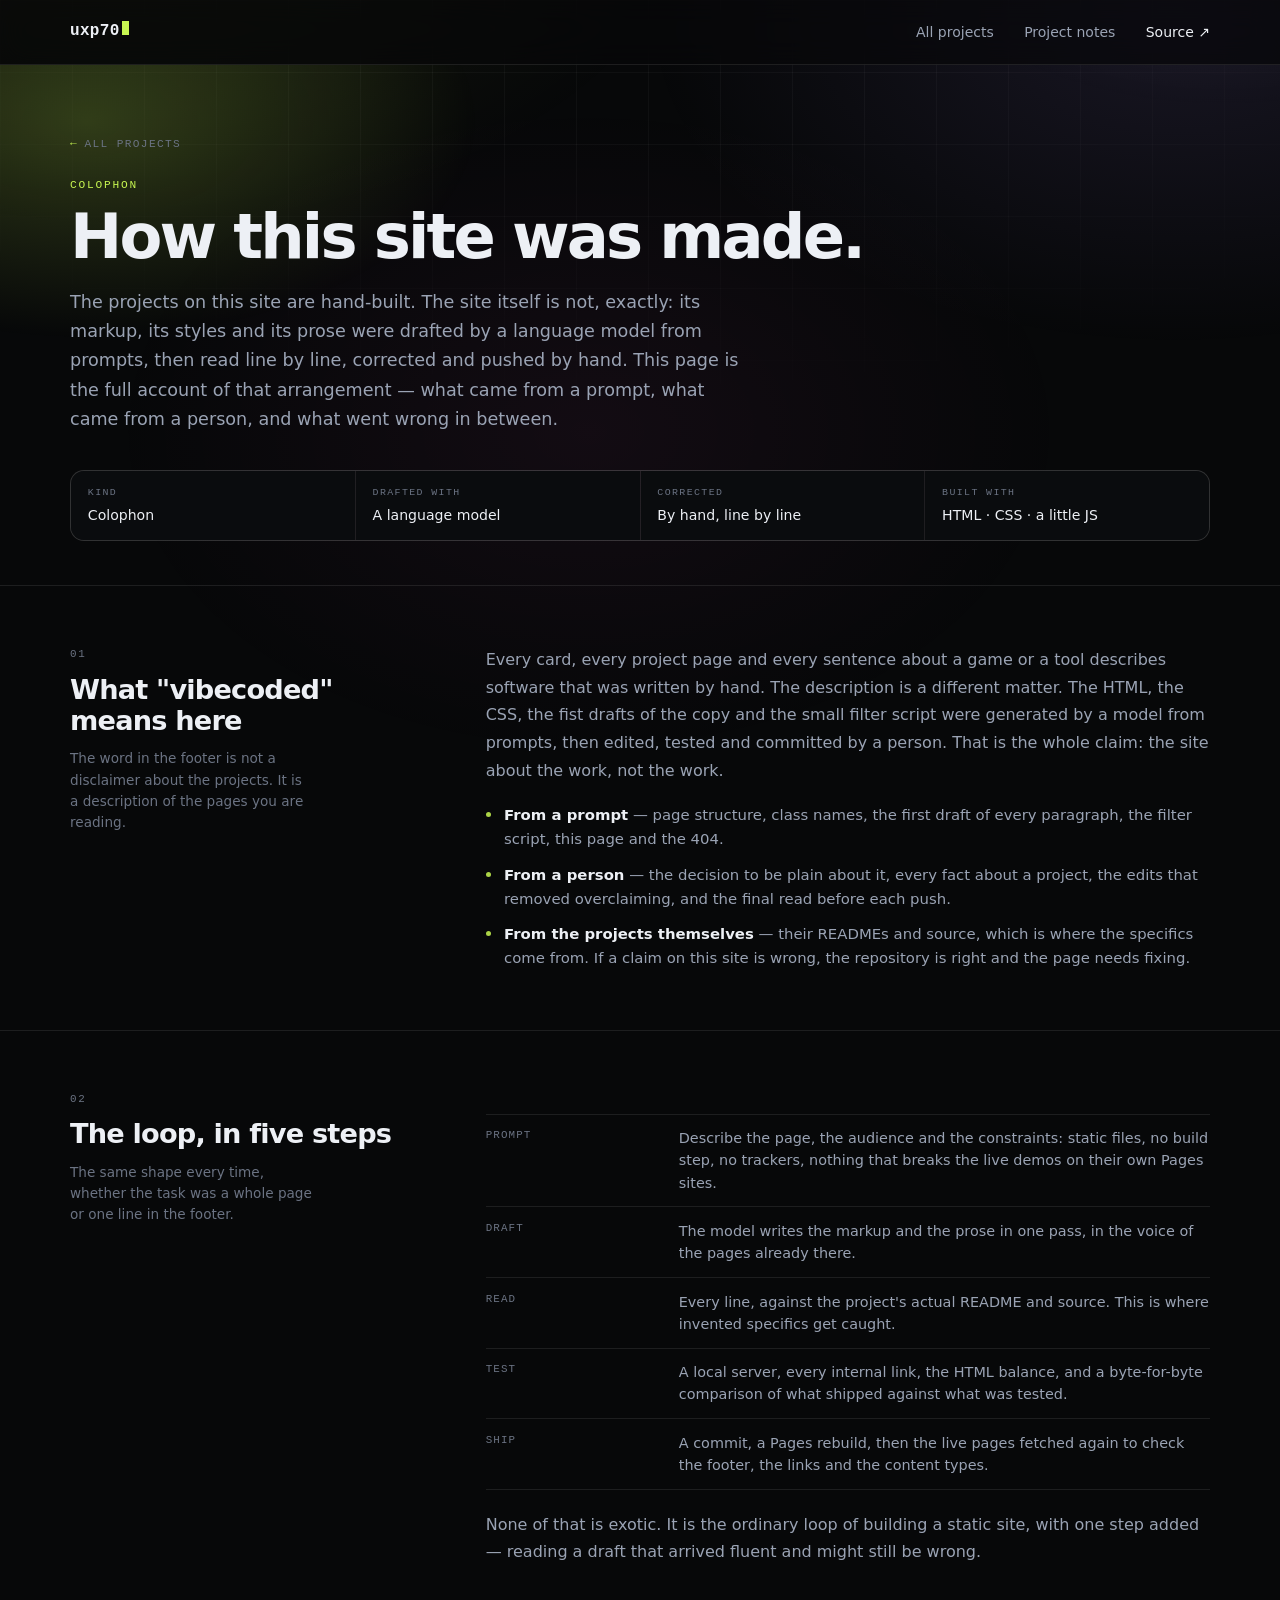
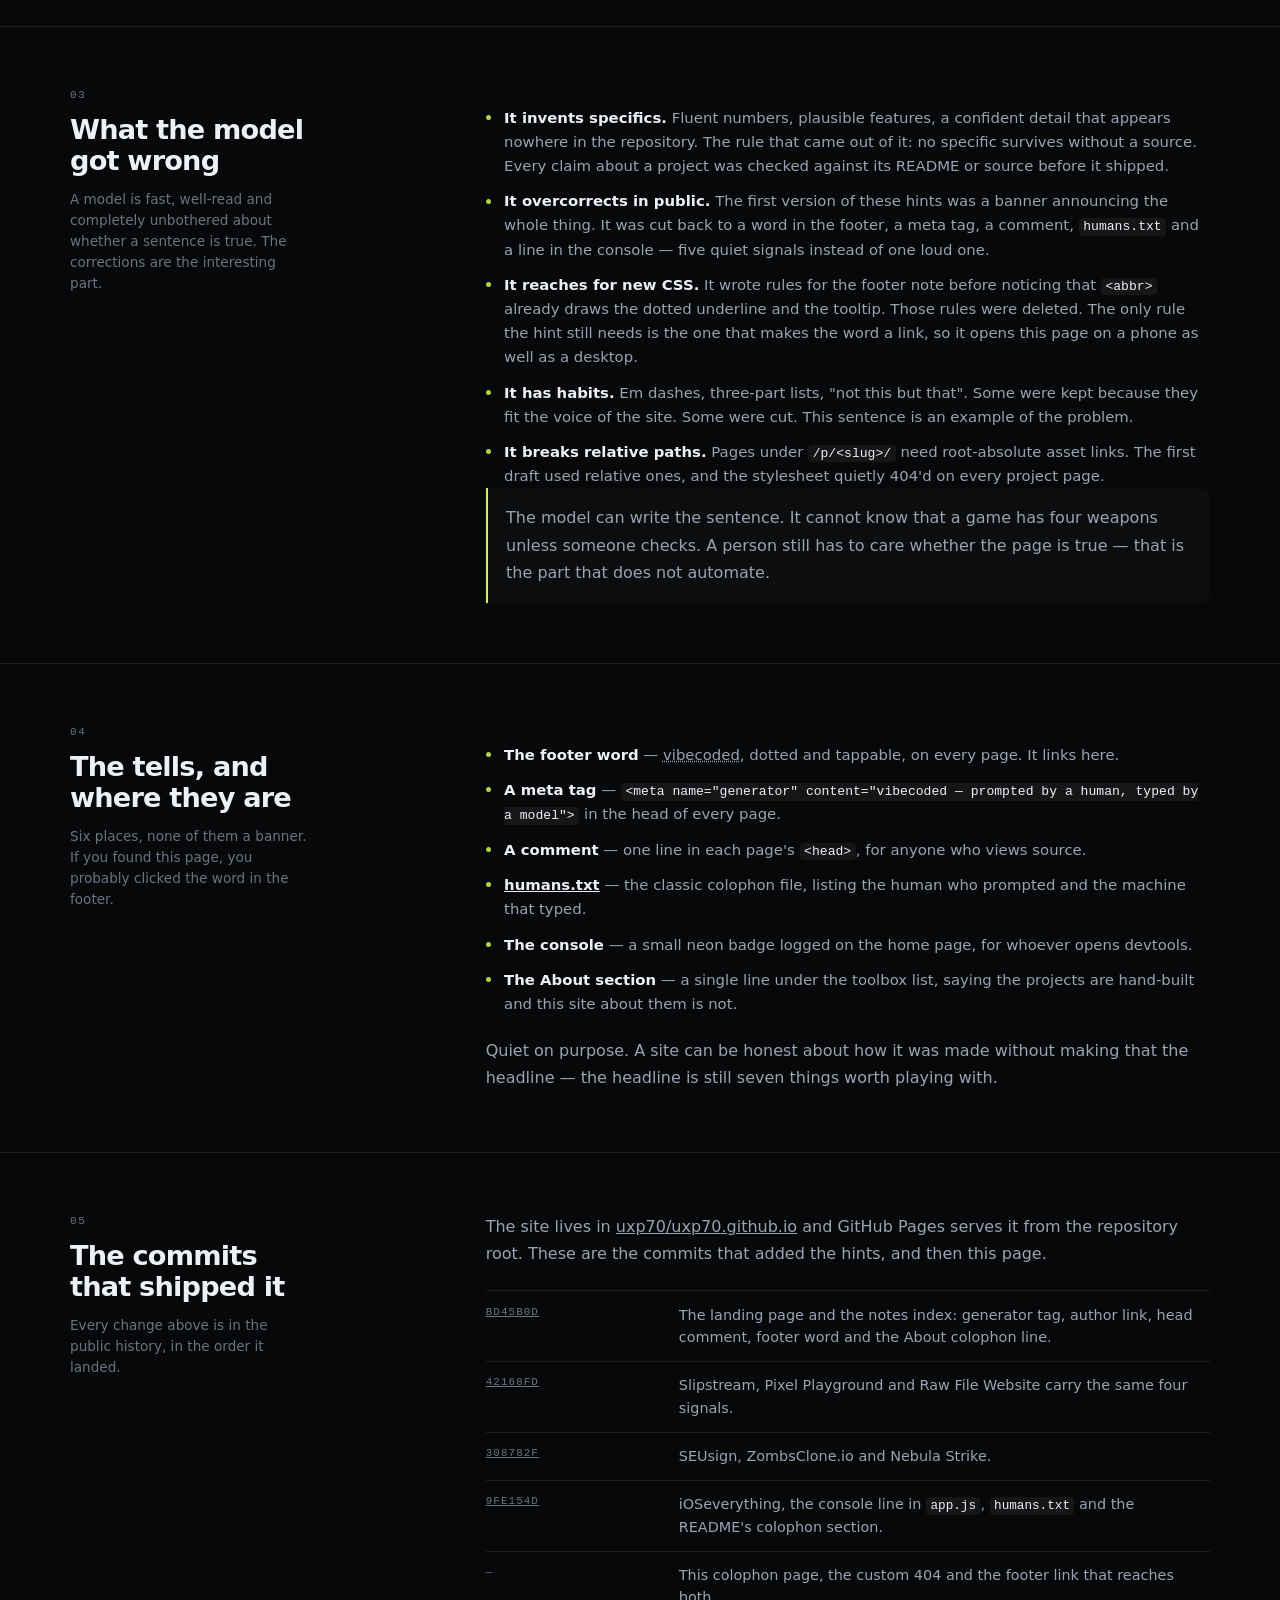
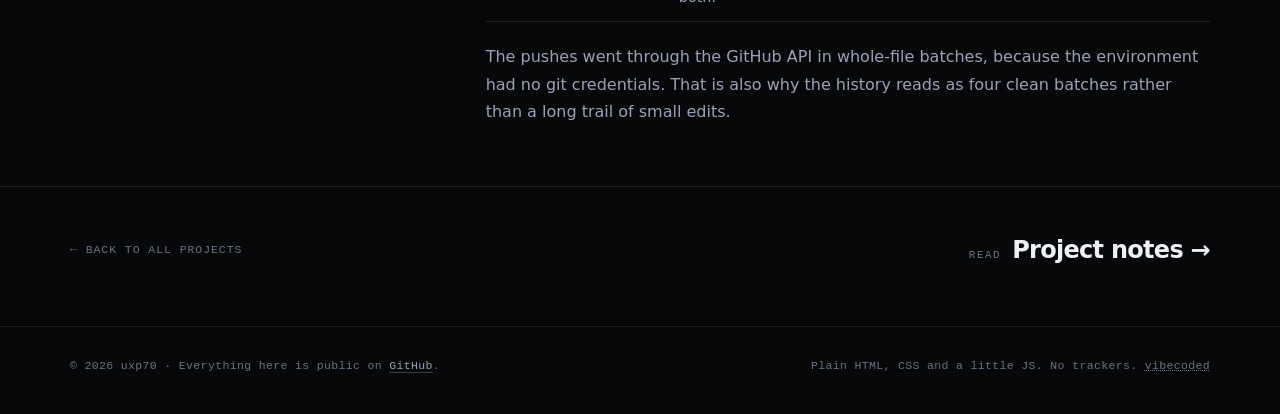
==== colophon/index.html @ 419d8587 "Add a colophon page and a custom 404 for the vibecoded note to link to" ====
<!doctype html>
<html lang="en">
<head>
<meta charset="utf-8">
<meta name="viewport" content="width=device-width, initial-scale=1">
<title>Colophon — how this site was made — uxp70</title>
<meta name="description" content="The site around the projects was drafted by a language model from prompts, then read, corrected and pushed by hand. This page is the full account: what came from prompts, what came from a person, and what went wrong in between.">
<meta name="theme-color" content="#070809">
<meta name="generator" content="vibecoded — prompted by a human, typed by a model">
<link rel="author" href="/humans.txt">
<!-- Vibecoded: the markup and prose were generated from prompts, then read and corrected by hand. -->
<meta property="og:type" content="article">
<meta property="og:title" content="Colophon — uxp70">
<meta property="og:description" content="How this site was made, from prompts to review to the commits that shipped it.">
<meta property="og:url" content="https://uxp70.github.io/colophon/">
<link rel="icon" href="/favicon.svg" type="image/svg+xml">
<link rel="stylesheet" href="/styles.css">
<link rel="stylesheet" href="/p/project.css">
</head>
<body class="proj">
<a class="skip" href="#main">Skip to the content</a>

<header class="site-head">
  <div class="wrap site-head__inner">
    <a class="logo" href="/" aria-label="uxp70, home">uxp70<span class="logo__cursor" aria-hidden="true"></span></a>
    <nav class="nav" aria-label="Main">
      <a href="/">All projects</a>
      <a href="/p/">Project notes</a>
      <a class="nav__ext" href="https://github.com/uxp70/uxp70.github.io">Source <span aria-hidden="true">↗</span></a>
    </nav>
  </div>
</header>

<main id="main">
  <section class="p-hero">
    <div class="wrap">
      <a class="p-back" href="/"><span aria-hidden="true">←</span> All projects</a>
      <p class="p-kicker">Colophon</p>
      <h1 class="p-title">How this site was made.</h1>
      <p class="p-lede">The projects on this site are hand-built. The site itself is not, exactly: its markup, its styles and its prose were drafted by a language model from prompts, then read line by line, corrected and pushed by hand. This page is the full account of that arrangement — what came from a prompt, what came from a person, and what went wrong in between.</p>
      <dl class="p-meta">
        <div><dt>Kind</dt><dd>Colophon</dd></div>
        <div><dt>Drafted with</dt><dd>A language model</dd></div>
        <div><dt>Corrected</dt><dd>By hand, line by line</dd></div>
        <div><dt>Built with</dt><dd>HTML · CSS · a little JS</dd></div>
      </dl>
    </div>
  </section>

  <section class="p-section">
    <div class="wrap p-grid">
      <div class="p-side">
        <span class="p-side__num">01</span>
        <h2>What "vibecoded" means here</h2>
        <p class="p-side__note">The word in the footer is not a disclaimer about the projects. It is a description of the pages you are reading.</p>
      </div>
      <div class="p-body">
        <p>Every card, every project page and every sentence about a game or a tool describes software that was written by hand. The description is a different matter. The HTML, the CSS, the fist drafts of the copy and the small filter script were generated by a model from prompts, then edited, tested and committed by a person. That is the whole claim: the site about the work, not the work.</p>
        <ul class="p-list">
          <li><strong>From a prompt</strong> — page structure, class names, the first draft of every paragraph, the filter script, this page and the 404.</li>
          <li><strong>From a person</strong> — the decision to be plain about it, every fact about a project, the edits that removed overclaiming, and the final read before each push.</li>
          <li><strong>From the projects themselves</strong> — their READMEs and source, which is where the specifics come from. If a claim on this site is wrong, the repository is right and the page needs fixing.</li>
        </ul>
      </div>
    </div>
  </section>

  <section class="p-section">
    <div class="wrap p-grid">
      <div class="p-side">
        <span class="p-side__num">02</span>
        <h2>The loop, in five steps</h2>
        <p class="p-side__note">The same shape every time, whether the task was a whole page or one line in the footer.</p>
      </div>
      <div class="p-body">
        <dl class="p-rows">
          <div><dt>Prompt</dt><dd>Describe the page, the audience and the constraints: static files, no build step, no trackers, nothing that breaks the live demos on their own Pages sites.</dd></div>
          <div><dt>Draft</dt><dd>The model writes the markup and the prose in one pass, in the voice of the pages already there.</dd></div>
          <div><dt>Read</dt><dd>Every line, against the project's actual README and source. This is where invented specifics get caught.</dd></div>
          <div><dt>Test</dt><dd>A local server, every internal link, the HTML balance, and a byte-for-byte comparison of what shipped against what was tested.</dd></div>
          <div><dt>Ship</dt><dd>A commit, a Pages rebuild, then the live pages fetched again to check the footer, the links and the content types.</dd></div>
        </dl>
        <p style="margin-top:1.3rem">None of that is exotic. It is the ordinary loop of building a static site, with one step added — reading a draft that arrived fluent and might still be wrong.</p>
      </div>
    </div>
  </section>

  <section class="p-section">
    <div class="wrap p-grid">
      <div class="p-side">
        <span class="p-side__num">03</span>
        <h2>What the model got wrong</h2>
        <p class="p-side__note">A model is fast, well-read and completely unbothered about whether a sentence is true. The corrections are the interesting part.</p>
      </div>
      <div class="p-body">
        <ul class="p-list">
          <li><strong>It invents specifics.</strong> Fluent numbers, plausible features, a confident detail that appears nowhere in the repository. The rule that came out of it: no specific survives without a source. Every claim about a project was checked against its README or source before it shipped.</li>
          <li><strong>It overcorrects in public.</strong> The first version of these hints was a banner announcing the whole thing. It was cut back to a word in the footer, a meta tag, a comment, <code>humans.txt</code> and a line in the console — five quiet signals instead of one loud one.</li>
          <li><strong>It reaches for new CSS.</strong> It wrote rules for the footer note before noticing that <code>&lt;abbr&gt;</code> already draws the dotted underline and the tooltip. Those rules were deleted. The only rule the hint still needs is the one that makes the word a link, so it opens this page on a phone as well as a desktop.</li>
          <li><strong>It has habits.</strong> Em dashes, three-part lists, "not this but that". Some were kept because they fit the voice of the site. Some were cut. This sentence is an example of the problem.</li>
          <li><strong>It breaks relative paths.</strong> Pages under <code>/p/&lt;slug&gt;/</code> need root-absolute asset links. The first draft used relative ones, and the stylesheet quietly 404'd on every project page.</li>
        </ul>
        <p class="p-callout">The model can write the sentence. It cannot know that a game has four weapons unless someone checks. A person still has to care whether the page is true — that is the part that does not automate.</p>
      </div>
    </div>
  </section>

  <section class="p-section">
    <div class="wrap p-grid">
      <div class="p-side">
        <span class="p-side__num">04</span>
        <h2>The tells, and where they are</h2>
        <p class="p-side__note">Six places, none of them a banner. If you found this page, you probably clicked the word in the footer.</p>
      </div>
      <div class="p-body">
        <ul class="p-list">
          <li><strong>The footer word</strong> — <abbr title="Drafted by a language model from prompts, then read and corrected by hand.">vibecoded</abbr>, dotted and tappable, on every page. It links here.</li>
          <li><strong>A meta tag</strong> — <code>&lt;meta name="generator" content="vibecoded — prompted by a human, typed by a model"&gt;</code> in the head of every page.</li>
          <li><strong>A comment</strong> — one line in each page's <code>&lt;head&gt;</code>, for anyone who views source.</li>
          <li><strong><a href="/humans.txt">humans.txt</a></strong> — the classic colophon file, listing the human who prompted and the machine that typed.</li>
          <li><strong>The console</strong> — a small neon badge logged on the home page, for whoever opens devtools.</li>
          <li><strong>The About section</strong> — a single line under the toolbox list, saying the projects are hand-built and this site about them is not.</li>
        </ul>
        <p style="margin-top:1.3rem">Quiet on purpose. A site can be honest about how it was made without making that the headline — the headline is still seven things worth playing with.</p>
      </div>
    </div>
  </section>

  <section class="p-section">
    <div class="wrap p-grid">
      <div class="p-side">
        <span class="p-side__num">05</span>
        <h2>The commits that shipped it</h2>
        <p class="p-side__note">Every change above is in the public history, in the order it landed.</p>
      </div>
      <div class="p-body">
        <p>The site lives in <a href="https://github.com/uxp70/uxp70.github.io">uxp70/uxp70.github.io</a> and GitHub Pages serves it from the repository root. These are the commits that added the hints, and then this page.</p>
        <dl class="p-rows">
          <div><dt><a href="https://github.com/uxp70/uxp70.github.io/commit/bd45b0db4b3a1427214f5c745e9f3a554f79a748">bd45b0d</a></dt><dd>The landing page and the notes index: generator tag, author link, head comment, footer word and the About colophon line.</dd></div>
          <div><dt><a href="https://github.com/uxp70/uxp70.github.io/commit/42168fd21631c03cd8979ee8579a9cfa1811feef">42168fd</a></dt><dd>Slipstream, Pixel Playground and Raw File Website carry the same four signals.</dd></div>
          <div><dt><a href="https://github.com/uxp70/uxp70.github.io/commit/308782fda2225e7193396d9f2a3938aebd13f35e">308782f</a></dt><dd>SEUsign, ZombsClone.io and Nebula Strike.</dd></div>
          <div><dt><a href="https://github.com/uxp70/uxp70.github.io/commit/9fe154de5a9ee52c04f1eab711e4e43046ad3b19">9fe154d</a></dt><dd>iOSeverything, the console line in <code>app.js</code>, <code>humans.txt</code> and the README's colophon section.</dd></div>
          <div><dt>—</dt><dd>This colophon page, the custom 404 and the footer link that reaches both.</dd></div>
        </dl>
        <p style="margin-top:1.3rem">The pushes went through the GitHub API in whole-file batches, because the environment had no git credentials. That is also why the history reads as four clean batches rather than a long trail of small edits.</p>
      </div>
    </div>
  </section>

  <nav class="p-next wrap" aria-label="Page navigation">
    <a class="p-next__back" href="/">&larr; Back to all projects</a>
    <a class="p-next__link" href="/p/"><span>Read</span> Project notes →</a>
  </nav>
</main>

<footer class="site-foot">
  <div class="wrap site-foot__inner">
    <p>© <span id="year">2026</span> uxp70 · Everything here is public on <a href="https://github.com/uxp70">GitHub</a>.</p>
    <p class="site-foot__meta">Plain HTML, CSS and a little JS. No trackers. <abbr title="Drafted by a language model from prompts, then read and corrected by hand.">vibecoded</abbr></p>
  </div>
</footer>
<script>document.getElementById("year").textContent = String(new Date().getFullYear());</script>
</body>
</html>
---- styles.css ----
/* ==========================================================================
   uxp70.github.io
   ========================================================================== */

:root {
  --bg: #070809;
  --ink: #edf0f5;
  --muted: #9aa3b4;
  --dim: #6b7383;
  --line: rgba(255, 255, 255, 0.09);
  --line-strong: rgba(255, 255, 255, 0.17);
  --acid: #c8f751;
  --radius: 18px;
  --sans: "Inter", system-ui, -apple-system, "Segoe UI", Roboto, Helvetica, Arial, sans-serif;
  --mono: ui-monospace, SFMono-Regular, "SF Mono", Menlo, Consolas, "Liberation Mono", monospace;
}

*,
*::before,
*::after { box-sizing: border-box; }

html {
  scroll-behavior: smooth;
  scroll-padding-top: 5.5rem;
  -webkit-text-size-adjust: 100%;
}

body {
  margin: 0;
  background: var(--bg);
  color: var(--ink);
  font-family: var(--sans);
  font-size: 16px;
  line-height: 1.62;
  -webkit-font-smoothing: antialiased;
  overflow-x: hidden;
}

/* Faint blueprint grid + colour wash behind everything */
body::before {
  content: "";
  position: fixed;
  inset: 0;
  z-index: 0;
  pointer-events: none;
  background-image:
    linear-gradient(to right, rgba(255, 255, 255, 0.035) 1px, transparent 1px),
    linear-gradient(to bottom, rgba(255, 255, 255, 0.035) 1px, transparent 1px);
  background-size: 72px 72px;
  -webkit-mask-image: radial-gradient(ellipse 95% 62% at 50% 0%, #000 25%, transparent 78%);
  mask-image: radial-gradient(ellipse 95% 62% at 50% 0%, #000 25%, transparent 78%);
}

body::after {
  content: "";
  position: fixed;
  inset: 0;
  z-index: 0;
  pointer-events: none;
  background:
    radial-gradient(58rem 34rem at 10% -12%, rgba(200, 247, 81, 0.09), transparent 62%),
    radial-gradient(52rem 32rem at 92% 2%, rgba(167, 139, 250, 0.11), transparent 64%),
    radial-gradient(44rem 30rem at 46% 48%, rgba(255, 92, 214, 0.05), transparent 68%);
}

a { color: inherit; }

:focus-visible {
  outline: 2px solid var(--acid);
  outline-offset: 3px;
  border-radius: 6px;
}

.skip {
  position: absolute;
  left: 1rem;
  top: -4rem;
  z-index: 50;
  padding: 0.6rem 1rem;
  border-radius: 8px;
  background: var(--acid);
  color: #0a0c08;
  font-weight: 600;
  text-decoration: none;
  transition: top 0.2s ease;
}
.skip:focus { top: 1rem; }

.wrap {
  position: relative;
  z-index: 1;
  width: min(1140px, 100% - 3rem);
  margin-inline: auto;
}

code {
  font-family: var(--mono);
  font-size: 0.88em;
  color: var(--ink);
  background: rgba(255, 255, 255, 0.06);
  padding: 0.1em 0.35em;
  border-radius: 4px;
}

/* --------------------------------------------------------------- header -- */

.site-head {
  position: sticky;
  top: 0;
  z-index: 20;
  background: rgba(7, 8, 9, 0.72);
  border-bottom: 1px solid var(--line);
  -webkit-backdrop-filter: blur(14px) saturate(140%);
  backdrop-filter: blur(14px) saturate(140%);
}

.site-head__inner {
  display: flex;
  align-items: center;
  justify-content: space-between;
  gap: 1rem;
  height: 64px;
}

.logo {
  display: inline-flex;
  align-items: baseline;
  gap: 2px;
  font-family: var(--mono);
  font-size: 1rem;
  font-weight: 600;
  letter-spacing: 0.02em;
  text-decoration: none;
}

.logo__cursor {
  width: 7px;
  height: 14px;
  background: var(--acid);
  animation: blink 1.4s steps(1) infinite;
}

@keyframes blink {
  0%, 55% { opacity: 1; }
  56%, 100% { opacity: 0.15; }
}

.nav {
  display: flex;
  align-items: center;
  gap: clamp(0.85rem, 2.6vw, 1.9rem);
  font-size: 0.875rem;
}

.nav a {
  color: var(--muted);
  text-decoration: none;
  transition: color 0.2s ease;
}
.nav a:hover { color: var(--ink); }

.nav__ext { color: var(--ink) !important; }

/* ----------------------------------------------------------------- hero -- */

.hero {
  position: relative;
  z-index: 1;
  padding: clamp(4rem, 10vw, 7.5rem) 0 clamp(3rem, 6vw, 4.5rem);
}

.eyebrow {
  display: flex;
  align-items: center;
  gap: 0.6rem;
  margin: 0 0 1.5rem;
  font-family: var(--mono);
  font-size: 0.7rem;
  letter-spacing: 0.17em;
  text-transform: uppercase;
  color: var(--dim);
}

.eyebrow__dot {
  width: 6px;
  height: 6px;
  border-radius: 50%;
  background: var(--acid);
  box-shadow: 0 0 0 4px rgba(200, 247, 81, 0.12);
}

h1 {
  margin: 0;
  max-width: 20ch;
  font-size: clamp(2.7rem, 7.2vw, 5rem);
  font-weight: 620;
  line-height: 0.98;
  letter-spacing: -0.045em;
  text-wrap: balance;
}

.lede {
  max-width: 58ch;
  margin: 1.6rem 0 0;
  font-size: clamp(1rem, 1.5vw, 1.13rem);
  line-height: 1.65;
  color: var(--muted);
}

.hero__actions {
  display: flex;
  flex-wrap: wrap;
  gap: 0.65rem;
  margin-top: 2rem;
}

.btn {
  display: inline-flex;
  align-items: center;
  gap: 0.4rem;
  padding: 0.62rem 1.05rem;
  border: 1px solid var(--line-strong);
  border-radius: 999px;
  background: rgba(255, 255, 255, 0.025);
  color: var(--ink);
  font-size: 0.86rem;
  font-weight: 500;
  line-height: 1.2;
  text-decoration: none;
  white-space: nowrap;
  transition: background 0.2s ease, border-color 0.2s ease, transform 0.2s ease, box-shadow 0.2s ease;
}

.btn:hover {
  background: rgba(255, 255, 255, 0.07);
  border-color: rgba(255, 255, 255, 0.34);
  transform: translateY(-1px);
}

.btn--primary {
  background: var(--acid);
  border-color: var(--acid);
  color: #0a0c08;
  font-weight: 650;
}

.btn--primary:hover {
  background: #d8ff77;
  border-color: #d8ff77;
  box-shadow: 0 10px 34px -12px rgba(200, 247, 81, 0.65);
}

.stats {
  display: flex;
  flex-wrap: wrap;
  gap: 0 clamp(1.75rem, 5vw, 3.5rem);
  margin: clamp(2.75rem, 5vw, 4rem) 0 0;
  padding: 1.35rem 0 0;
  border-top: 1px solid var(--line);
  list-style: none;
}

.stats li {
  display: flex;
  align-items: baseline;
  gap: 0.55rem;
}

.stats strong {
  font-family: var(--mono);
  font-size: 1.5rem;
  font-weight: 500;
  letter-spacing: -0.03em;
  color: var(--ink);
}

.stats span {
  font-size: 0.82rem;
  color: var(--dim);
}

/* ------------------------------------------------------------- sections -- */

.section {
  position: relative;
  z-index: 1;
  padding: clamp(3.5rem, 7vw, 5.5rem) 0;
  border-top: 1px solid var(--line);
}

.section-head {
  display: flex;
  flex-wrap: wrap;
  align-items: flex-end;
  justify-content: space-between;
  gap: 1rem 2rem;
  margin-bottom: 2.25rem;
}

.section-head .eyebrow { margin-bottom: 0.85rem; }

h2 {
  margin: 0;
  font-size: clamp(1.6rem, 3.4vw, 2.35rem);
  font-weight: 600;
  line-height: 1.1;
  letter-spacing: -0.035em;
  text-wrap: balance;
}

.section-head__note {
  max-width: 30ch;
  margin: 0 0 0.35rem;
  font-size: 0.9rem;
  color: var(--dim);
}

/* -------------------------------------------------------------- filters -- */

.filters {
  display: flex;
  flex-wrap: wrap;
  align-items: center;
  gap: 0.45rem;
  margin-bottom: 1.35rem;
}

.filter {
  display: inline-flex;
  align-items: center;
  gap: 0.45rem;
  padding: 0.42rem 0.85rem;
  border: 1px solid var(--line);
  border-radius: 999px;
  background: transparent;
  color: var(--muted);
  font-family: var(--mono);
  font-size: 0.72rem;
  letter-spacing: 0.06em;
  text-transform: uppercase;
  cursor: pointer;
  transition: color 0.2s ease, border-color 0.2s ease, background 0.2s ease;
}

.filter span {
  color: var(--dim);
  font-size: 0.68rem;
}

.filter:hover {
  color: var(--ink);
  border-color: var(--line-strong);
}

.filter[aria-pressed="true"] {
  color: #0a0c08;
  background: var(--acid);
  border-color: var(--acid);
  font-weight: 600;
}

.filter[aria-pressed="true"] span { color: rgba(10, 12, 8, 0.55); }

.filter-status {
  flex: 1 0 auto;
  margin: 0;
  text-align: right;
  font-family: var(--mono);
  font-size: 0.7rem;
  letter-spacing: 0.04em;
  color: var(--dim);
}

[hidden] { display: none !important; }

/* ------------------------------------------------------- featured card -- */

.feature {
  --accent: #ff5cd6;
  position: relative;
  overflow: hidden;
  margin-bottom: 1.1rem;
  padding: clamp(1.5rem, 3.4vw, 2.4rem);
  border: 1px solid var(--line);
  border-radius: calc(var(--radius) + 4px);
  background:
    radial-gradient(120% 140% at 100% 0%, rgba(255, 92, 214, 0.09), transparent 58%),
    linear-gradient(180deg, rgba(255, 255, 255, 0.045), rgba(255, 255, 255, 0.01));
  transition: border-color 0.3s ease, box-shadow 0.3s ease;
}

.feature::before {
  content: "";
  position: absolute;
  inset: 0 auto 0 0;
  width: 2px;
  background: linear-gradient(180deg, var(--accent), rgba(255, 92, 214, 0.05));
}

.feature:hover {
  border-color: rgba(255, 92, 214, 0.32);
  box-shadow: 0 30px 80px -60px rgba(255, 92, 214, 0.9);
}

.feature__head {
  display: flex;
  align-items: center;
  justify-content: space-between;
  gap: 1rem;
  margin-bottom: 1.2rem;
}

.num {
  font-family: var(--mono);
  font-size: 0.72rem;
  letter-spacing: 0.16em;
  color: var(--dim);
}

.pills {
  display: flex;
  flex-wrap: wrap;
  gap: 0.35rem;
}

.pill {
  display: inline-flex;
  align-items: center;
  gap: 0.4rem;
  padding: 0.22rem 0.6rem;
  border: 1px solid var(--line);
  border-radius: 999px;
  font-family: var(--mono);
  font-size: 0.65rem;
  letter-spacing: 0.09em;
  text-transform: uppercase;
  color: var(--muted);
  background: rgba(255, 255, 255, 0.02);
}

.pill--live { color: #d6f8a8; border-color: rgba(200, 247, 81, 0.28); }
.pill--soon { color: var(--dim); }

.pill__dot {
  width: 5px;
  height: 5px;
  border-radius: 50%;
  background: var(--acid);
  box-shadow: 0 0 8px rgba(200, 247, 81, 0.9);
}

.feature__body {
  display: grid;
  grid-template-columns: 1.02fr 1fr;
  gap: clamp(1.5rem, 4vw, 3.5rem);
  align-items: start;
}

.feature__name {
  margin: 0;
  font-size: clamp(1.7rem, 3.4vw, 2.3rem);
  font-weight: 600;
  line-height: 1.05;
  letter-spacing: -0.04em;
}

.feature__name a {
  text-decoration: none;
  background-image: linear-gradient(var(--accent), var(--accent));
  background-repeat: no-repeat;
  background-position: 0 100%;
  background-size: 0% 2px;
  transition: background-size 0.35s ease;
}

.feature__name a:hover { background-size: 100% 2px; }

.feature__tagline {
  max-width: 46ch;
  margin: 1rem 0 1.4rem;
  font-size: 0.98rem;
  color: var(--muted);
}

/* -------------------------------------------------------------- cards --- */

.grid {
  display: grid;
  grid-template-columns: repeat(2, minmax(0, 1fr));
  gap: 1.1rem;
}

.card {
  --accent: #c8f751;
  position: relative;
  display: flex;
  flex-direction: column;
  gap: 0.95rem;
  padding: clamp(1.35rem, 2.6vw, 1.75rem);
  border: 1px solid var(--line);
  border-radius: var(--radius);
  background: linear-gradient(180deg, rgba(255, 255, 255, 0.035), rgba(255, 255, 255, 0.012));
  transition: border-color 0.25s ease, transform 0.25s ease, box-shadow 0.25s ease, background 0.25s ease;
}

.card::after {
  content: "";
  position: absolute;
  top: -1px;
  left: 1.6rem;
  right: 1.6rem;
  height: 1px;
  background: linear-gradient(90deg, var(--accent), transparent 75%);
  opacity: 0;
  transition: opacity 0.25s ease;
}

.card:hover {
  transform: translateY(-3px);
  border-color: color-mix(in srgb, var(--accent) 34%, var(--line));
  box-shadow: 0 24px 60px -46px #000, 0 0 0 1px color-mix(in srgb, var(--accent) 10%, transparent);
}

.card:hover::after { opacity: 0.9; }

.card--pixel { --accent: #ffb347; }
.card--raw { --accent: #4fd6c2; }
.card--seu { --accent: #6aa8ff; }
.card--zombs { --accent: #8bdc4f; }
.card--nebula { --accent: #a78bfa; }
.card--ios { --accent: #b8c0d0; }

.card__head {
  display: flex;
  align-items: center;
  justify-content: space-between;
  gap: 1rem;
}

.card__name {
  margin: 0;
  font-size: 1.35rem;
  font-weight: 600;
  line-height: 1.15;
  letter-spacing: -0.03em;
}

.card__name a { text-decoration: none; }
.card__name a:hover { color: var(--accent); }

.card__tagline {
  margin: 0;
  font-size: 0.94rem;
  color: var(--ink);
  opacity: 0.88;
  text-wrap: pretty;
}

/* bullet explanations */
.points {
  display: grid;
  gap: 0.62rem;
  margin: 0;
  padding: 0;
  list-style: none;
  font-size: 0.89rem;
  line-height: 1.58;
  color: var(--muted);
}

.points li {
  position: relative;
  padding-left: 1.05rem;
  text-wrap: pretty;
}

.points li::before {
  content: "";
  position: absolute;
  left: 0;
  top: 0.6em;
  width: 4px;
  height: 4px;
  border-radius: 50%;
  background: var(--accent);
  opacity: 0.85;
}

.points strong { color: var(--ink); font-weight: 600; }

.feature .points { font-size: 0.905rem; }

.card__foot {
  display: flex;
  flex-direction: column;
  gap: 0.95rem;
  margin-top: auto;
  padding-top: 0.35rem;
}

.chips {
  display: flex;
  flex-wrap: wrap;
  gap: 0.3rem;
  margin: 0;
  padding: 0;
  list-style: none;
}

.chips li {
  padding: 0.2rem 0.5rem;
  border: 1px solid var(--line);
  border-radius: 5px;
  font-family: var(--mono);
  font-size: 0.65rem;
  letter-spacing: 0.03em;
  color: var(--dim);
  background: rgba(255, 255, 255, 0.02);
}

.actions {
  display: flex;
  flex-wrap: wrap;
  gap: 0.5rem;
}

.feature .chips { margin-bottom: 1.4rem; }

/* ---------------------------------------------------------------- about -- */

.section--about { padding-bottom: clamp(4rem, 8vw, 6.5rem); }

.about {
  display: grid;
  grid-template-columns: 0.92fr 1.08fr;
  gap: clamp(2rem, 5vw, 4.5rem);
  align-items: start;
}

.about__head { position: sticky; top: 6.5rem; }
.about__head .eyebrow { margin-bottom: 1rem; }

.about__note {
  max-width: 38ch;
  margin: 1.5rem 0 0;
  font-size: 0.92rem;
  color: var(--dim);
}

.about__body > p {
  margin: 0 0 1.1rem;
  font-size: 1rem;
  line-height: 1.72;
  color: var(--muted);
}

.principles {
  display: grid;
  gap: 0;
  margin: 2rem 0 0;
}

.principles > div {
  padding: 1.1rem 0;
  border-top: 1px solid var(--line);
}

.principles > div:last-child { border-bottom: 1px solid var(--line); }

.principles dt {
  margin-bottom: 0.3rem;
  font-family: var(--mono);
  font-size: 0.72rem;
  letter-spacing: 0.13em;
  text-transform: uppercase;
  color: var(--acid);
}

.principles dd {
  margin: 0;
  font-size: 0.92rem;
  color: var(--muted);
}

.toolbox {
  margin: 2rem 0 0 !important;
  font-family: var(--mono);
  font-size: 0.72rem !important;
  line-height: 1.9 !important;
  letter-spacing: 0.03em;
  color: var(--dim) !important;
}

.toolbox span {
  display: block;
  margin-bottom: 0.35rem;
  text-transform: uppercase;
  letter-spacing: 0.13em;
  color: var(--ink);
  opacity: 0.7;
}

/* --------------------------------------------------------------- footer -- */

.site-foot {
  position: relative;
  z-index: 1;
  border-top: 1px solid var(--line);
  padding: 1.9rem 0 2.4rem;
}

.site-foot__inner {
  display: flex;
  flex-wrap: wrap;
  align-items: center;
  justify-content: space-between;
  gap: 0.5rem 1.5rem;
  font-family: var(--mono);
  font-size: 0.72rem;
  letter-spacing: 0.03em;
  color: var(--dim);
}

.site-foot p { margin: 0; }

.site-foot a {
  color: var(--muted);
  text-decoration-color: rgba(255, 255, 255, 0.22);
  text-underline-offset: 3px;
}
.site-foot a:hover { color: var(--ink); }

/* -------------------------------------------------------------- motion --- */

.hero > .wrap > * {
  animation: rise 0.7s cubic-bezier(0.2, 0.7, 0.3, 1) both;
}
.hero .eyebrow { animation-delay: 0.02s; }
.hero h1 { animation-delay: 0.08s; }
.hero .lede { animation-delay: 0.16s; }
.hero .hero__actions { animation-delay: 0.24s; }
.hero .stats { animation-delay: 0.32s; }

@keyframes rise {
  from { opacity: 0; transform: translateY(16px); }
  to { opacity: 1; transform: none; }
}

@media (prefers-reduced-motion: reduce) {
  html { scroll-behavior: auto; }
  *,
  *::before,
  *::after {
    animation-duration: 0.001ms !important;
    animation-iteration-count: 1 !important;
    transition-duration: 0.001ms !important;
  }
}

/* --------------------------------------------------------------- narrow -- */

@media (max-width: 900px) {
  .feature__body { grid-template-columns: 1fr; }
  .about { grid-template-columns: 1fr; }
  .about__head { position: static; }
  .about__note { margin-top: 1rem; }
}

@media (max-width: 760px) {
  .grid { grid-template-columns: 1fr; }
  h1 { font-size: clamp(2.35rem, 11vw, 3.4rem); }
  .filter-status {
    flex-basis: 100%;
    text-align: left;
    padding-top: 0.35rem;
  }
  .stats { gap: 0.75rem 1.75rem; }
  .stats li { flex: 1 1 40%; }
}

@media (max-width: 520px) {
  .wrap { width: min(1140px, 100% - 2rem); }
  .nav { gap: 0.9rem; font-size: 0.8rem; }
  .nav a:first-child { display: none; }
  .site-head__inner { height: 58px; }
  .section-head { margin-bottom: 1.6rem; }
  .actions .btn { flex: 1 1 auto; justify-content: center; }
  .site-foot__inner { flex-direction: column; align-items: flex-start; }
}
---- p/project.css ----
/* ==========================================================================
   Project subpages — uxp70.github.io/p/<project>/
   Layers on top of /styles.css: same header, footer, buttons and type scale.
   ========================================================================== */

.proj { --accent: var(--acid); }

.proj--slipstream { --accent: #ff5cd6; }
.proj--pixel { --accent: #ffb347; }
.proj--raw { --accent: #4fd6c2; }
.proj--seu { --accent: #6aa8ff; }
.proj--zombs { --accent: #8bdc4f; }
.proj--nebula { --accent: #a78bfa; }
.proj--ios { --accent: #b8c0d0; }

/* ----------------------------------------------------------------- hero -- */

.p-hero {
  position: relative;
  z-index: 1;
  overflow: hidden;
  padding: clamp(2.5rem, 5.5vw, 4rem) 0 clamp(1.75rem, 3.5vw, 2.75rem);
  border-bottom: 1px solid var(--line);
}

.p-hero::before {
  content: "";
  position: absolute;
  inset: -30% -10% auto;
  height: 170%;
  pointer-events: none;
  background:
    radial-gradient(36rem 20rem at 14% 24%, color-mix(in srgb, var(--accent) 20%, transparent), transparent 68%),
    radial-gradient(30rem 18rem at 88% 0%, rgba(255, 255, 255, 0.055), transparent 70%);
}

.p-hero .wrap { position: relative; }

.p-back {
  display: inline-flex;
  align-items: center;
  gap: 0.4rem;
  margin: 0 0 1.4rem;
  font-family: var(--mono);
  font-size: 0.7rem;
  letter-spacing: 0.12em;
  text-transform: uppercase;
  color: var(--dim);
  text-decoration: none;
  transition: color 0.2s ease;
}
.p-back:hover { color: var(--ink); }
.p-back span { color: var(--accent); }

.p-kicker {
  margin: 0 0 0.75rem;
  font-family: var(--mono);
  font-size: 0.7rem;
  letter-spacing: 0.16em;
  text-transform: uppercase;
  color: var(--accent);
}

.p-title {
  max-width: 24ch;
  margin: 0;
  font-size: clamp(2.3rem, 6vw, 3.9rem);
  font-weight: 620;
  line-height: 1;
  letter-spacing: -0.045em;
  text-wrap: balance;
}

.p-lede {
  max-width: 60ch;
  margin: 1.25rem 0 0;
  font-size: clamp(1rem, 1.4vw, 1.1rem);
  line-height: 1.66;
  color: var(--muted);
}

.p-actions {
  display: flex;
  flex-wrap: wrap;
  gap: 0.55rem;
  margin-top: 1.75rem;
}

/* meta strip */
.p-meta {
  display: grid;
  grid-template-columns: repeat(4, minmax(0, 1fr));
  gap: 1px;
  margin: 2.25rem 0 0;
  padding: 0;
  background: var(--line);
  border: 1px solid var(--line);
  border-radius: 14px;
  overflow: hidden;
}

.p-meta > div {
  padding: 0.9rem 1.05rem;
  background: #0a0c0e;
}

.p-meta dt {
  margin: 0 0 0.3rem;
  font-family: var(--mono);
  font-size: 0.62rem;
  letter-spacing: 0.14em;
  text-transform: uppercase;
  color: var(--dim);
}

.p-meta dd {
  margin: 0;
  font-size: 0.88rem;
  line-height: 1.4;
  color: var(--ink);
}

/* ------------------------------------------------------------- sections -- */

.p-section {
  position: relative;
  z-index: 1;
  padding: clamp(2.5rem, 5vw, 3.75rem) 0;
  border-bottom: 1px solid var(--line);
}

.p-grid {
  display: grid;
  grid-template-columns: minmax(0, 0.78fr) minmax(0, 1.55fr);
  gap: clamp(1.5rem, 4vw, 3.5rem);
  align-items: start;
}

.p-side { position: sticky; top: 6rem; }

.p-side__num {
  display: block;
  margin-bottom: 0.6rem;
  font-family: var(--mono);
  font-size: 0.68rem;
  letter-spacing: 0.16em;
  color: var(--dim);
}

.p-side h2 {
  margin: 0;
  font-size: clamp(1.3rem, 2.6vw, 1.7rem);
  font-weight: 600;
  line-height: 1.14;
  letter-spacing: -0.03em;
  text-wrap: balance;
}

.p-side__note {
  max-width: 28ch;
  margin: 0.8rem 0 0;
  font-size: 0.85rem;
  line-height: 1.55;
  color: var(--dim);
}

.p-body > p {
  margin: 0 0 1.05rem;
  font-size: 1rem;
  line-height: 1.72;
  color: var(--muted);
}

.p-body > p:last-child { margin-bottom: 0; }
.p-body strong { color: var(--ink); font-weight: 600; }
.p-body em { color: var(--ink); font-style: normal; border-bottom: 1px dotted var(--line-strong); }

.p-list {
  display: grid;
  gap: 0.7rem;
  margin: 1.2rem 0 0;
  padding: 0;
  list-style: none;
  font-size: 0.93rem;
  line-height: 1.62;
  color: var(--muted);
}

.p-list li {
  position: relative;
  padding-left: 1.15rem;
  text-wrap: pretty;
}

.p-list li::before {
  content: "";
  position: absolute;
  left: 0;
  top: 0.62em;
  width: 5px;
  height: 5px;
  border-radius: 50%;
  background: var(--accent);
  opacity: 0.85;
}

.p-list strong { color: var(--ink); font-weight: 600; }

/* small spec rows inside a section */
.p-rows {
  display: grid;
  gap: 0;
  margin: 1.4rem 0 0;
  border-top: 1px solid var(--line);
}

.p-rows > div {
  display: grid;
  grid-template-columns: minmax(7rem, 0.5fr) minmax(0, 1.5fr);
  gap: 1rem;
  padding: 0.78rem 0;
  border-bottom: 1px solid var(--line);
}

.p-rows dt {
  font-family: var(--mono);
  font-size: 0.68rem;
  letter-spacing: 0.1em;
  text-transform: uppercase;
  color: var(--dim);
}

.p-rows dd {
  margin: 0;
  font-size: 0.9rem;
  line-height: 1.55;
  color: var(--muted);
}

.p-callout {
  margin: 1.4rem 0 0;
  padding: 1rem 1.15rem;
  border-left: 2px solid var(--accent);
  background: rgba(255, 255, 255, 0.025);
  border-radius: 0 10px 10px 0;
  font-size: 0.9rem;
  line-height: 1.62;
  color: var(--muted);
}

pre {
  margin: 1.2rem 0 0;
  padding: 0.95rem 1.1rem;
  overflow-x: auto;
  border: 1px solid var(--line);
  border-radius: 12px;
  background: rgba(0, 0, 0, 0.35);
  font-family: var(--mono);
  font-size: 0.78rem;
  line-height: 1.75;
  color: var(--muted);
}

pre code { background: none; padding: 0; font-size: inherit; color: inherit; }

/* ------------------------------------------------------- page index (/p) -- */

.p-index {
  display: grid;
  gap: 0;
  margin: 0;
  padding: 0;
  list-style: none;
  border-top: 1px solid var(--line);
}

.p-index a {
  display: grid;
  grid-template-columns: 2.5rem minmax(0, 0.9fr) minmax(0, 1.6fr) auto;
  gap: 1rem;
  align-items: baseline;
  padding: 1.15rem 0.25rem;
  border-bottom: 1px solid var(--line);
  text-decoration: none;
  transition: background 0.2s ease;
}

.p-index a:hover { background: rgba(255, 255, 255, 0.03); }

.p-index__num {
  font-family: var(--mono);
  font-size: 0.7rem;
  letter-spacing: 0.1em;
  color: var(--dim);
}

.p-index__name {
  font-size: 1.08rem;
  font-weight: 600;
  letter-spacing: -0.02em;
  color: var(--ink);
}

.p-index__note {
  font-size: 0.88rem;
  line-height: 1.55;
  color: var(--muted);
}

.p-index__go {
  font-family: var(--mono);
  font-size: 0.75rem;
  color: var(--accent);
}

/* ---------------------------------------------------------------- next --- */

.p-next {
  display: flex;
  flex-wrap: wrap;
  align-items: center;
  justify-content: space-between;
  gap: 1rem;
  padding-top: clamp(2rem, 4vw, 2.75rem);
  padding-bottom: clamp(2.5rem, 5vw, 3.5rem);
  position: relative;
  z-index: 1;
}

.p-next__back {
  font-family: var(--mono);
  font-size: 0.72rem;
  letter-spacing: 0.08em;
  text-transform: uppercase;
  color: var(--dim);
  text-decoration: none;
}
.p-next__back:hover { color: var(--ink); }

.p-next__link {
  display: inline-flex;
  align-items: baseline;
  gap: 0.7rem;
  font-size: clamp(1.15rem, 2.4vw, 1.5rem);
  font-weight: 600;
  letter-spacing: -0.03em;
  text-decoration: none;
  color: var(--ink);
}

.p-next__link span {
  font-family: var(--mono);
  font-size: 0.68rem;
  font-weight: 400;
  letter-spacing: 0.14em;
  text-transform: uppercase;
  color: var(--dim);
}

.p-next__link:hover { color: var(--accent); }

/* -------------------------------------------------------------- narrow --- */

@media (max-width: 900px) {
  .p-grid { grid-template-columns: 1fr; }
  .p-side { position: static; }
  .p-side__note { max-width: none; }
  .p-meta { grid-template-columns: repeat(2, minmax(0, 1fr)); }
  .p-index a { grid-template-columns: 2rem minmax(0, 1fr) auto; }
  .p-index__note { grid-column: 2 / 4; }
}

@media (max-width: 520px) {
  .proj .nav a:first-child { display: inline; }
  .p-meta { grid-template-columns: 1fr; }
  .p-rows > div { grid-template-columns: 1fr; gap: 0.3rem; }
  .p-index a { grid-template-columns: 1.6rem minmax(0, 1fr); }
  .p-index__go { display: none; }
}
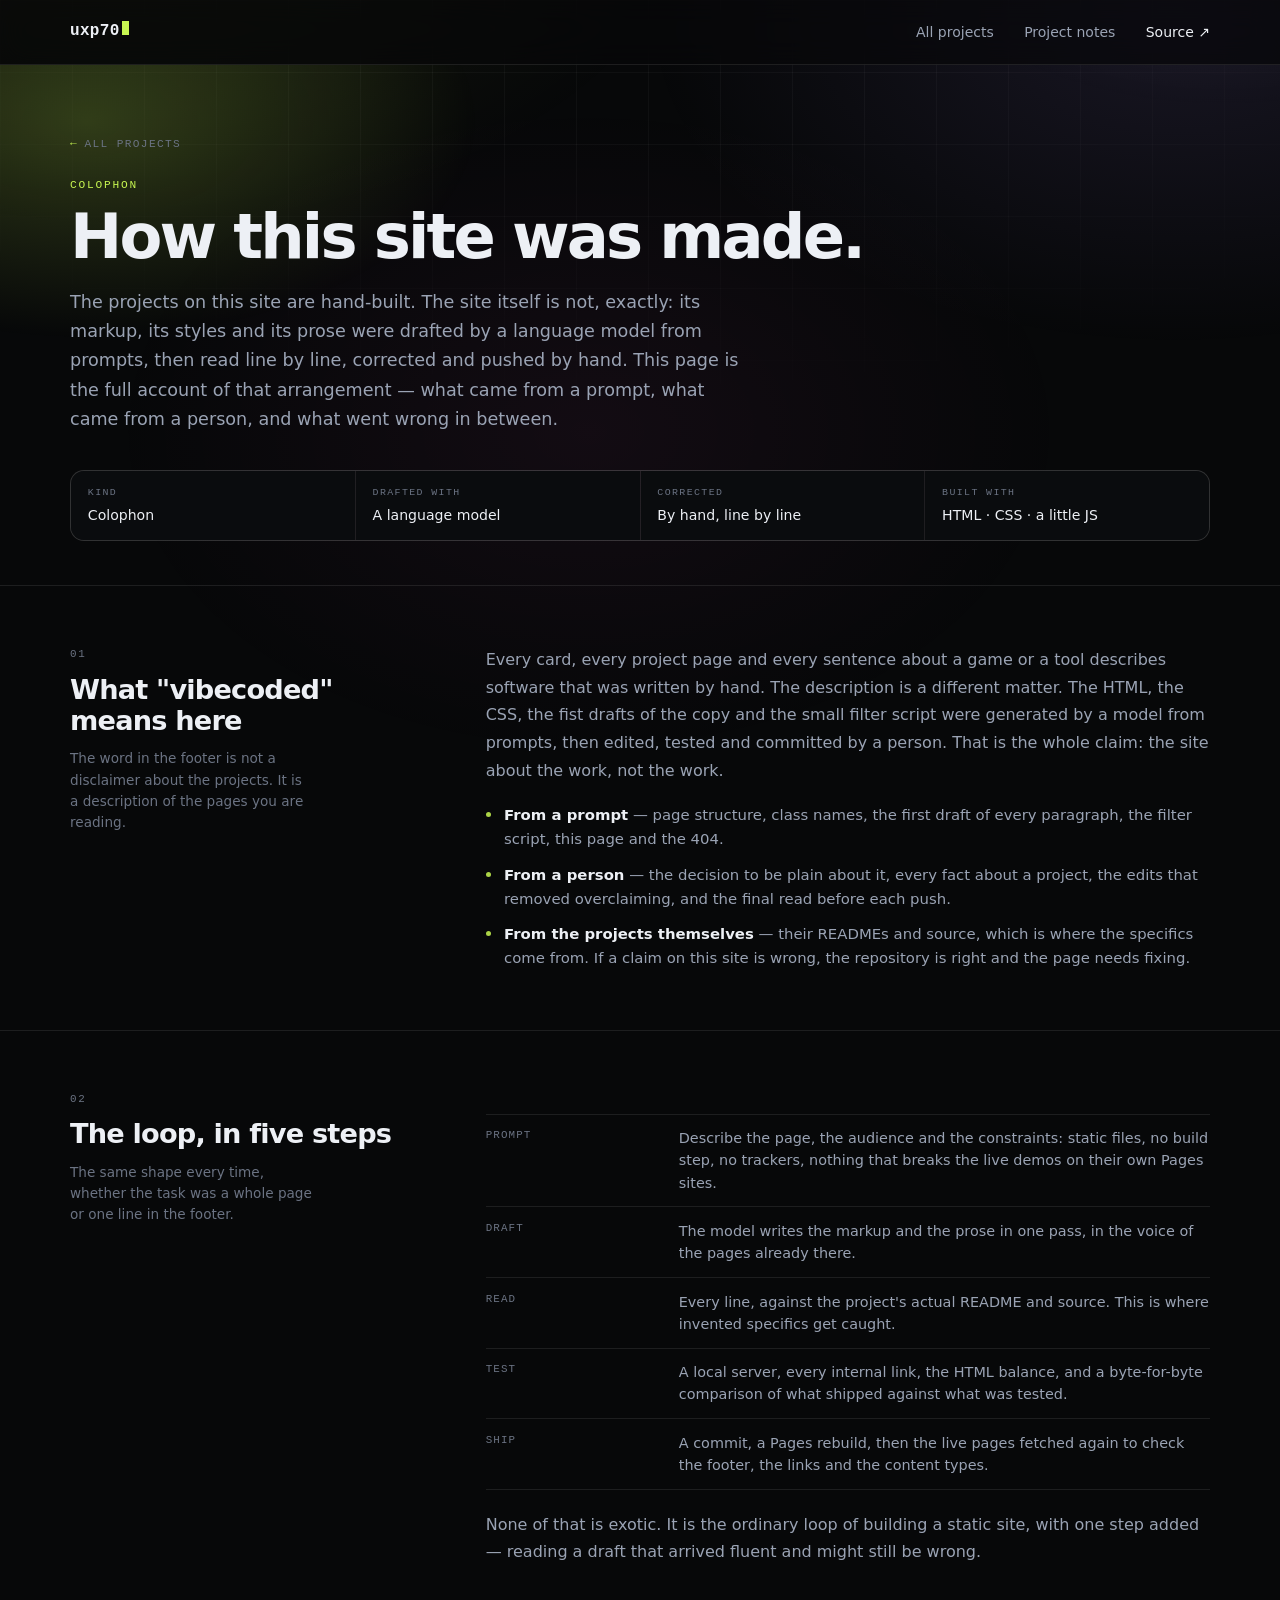
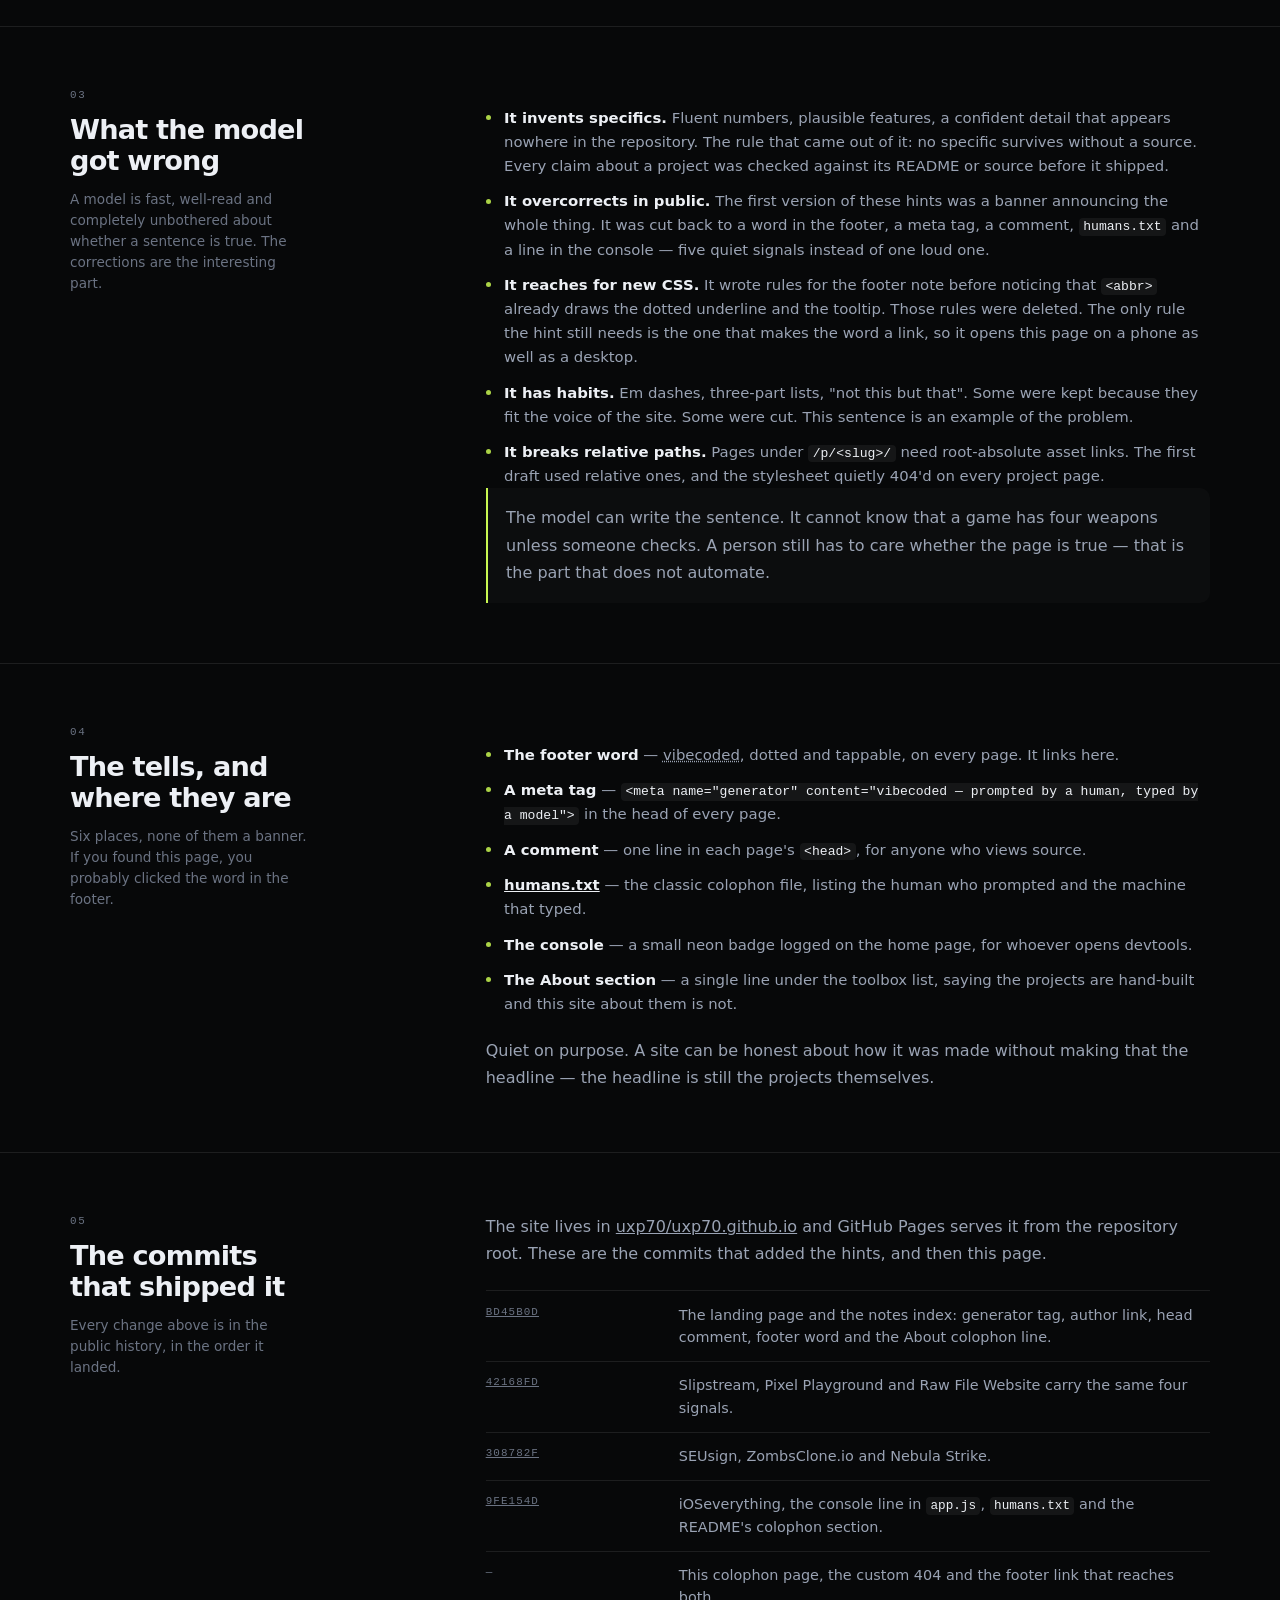
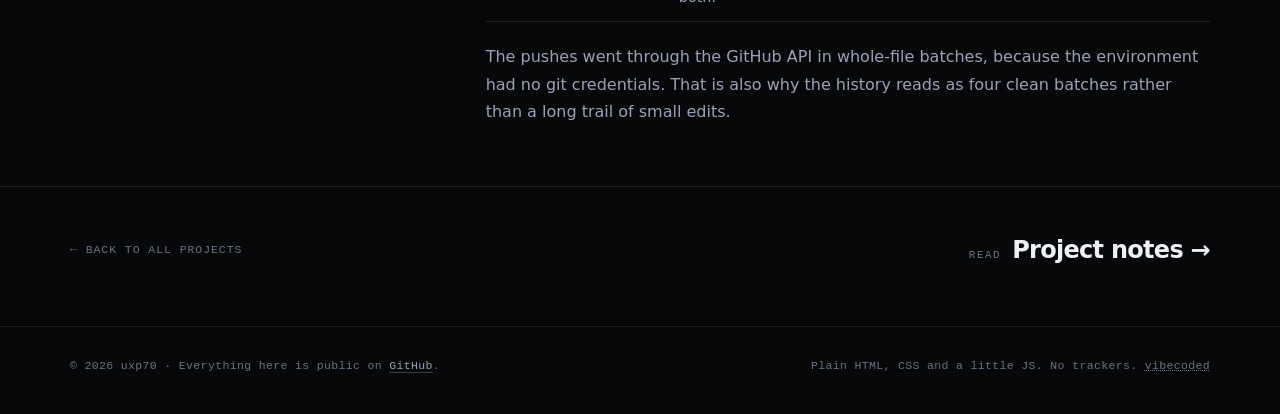
==== commit 521dc140: "Finish the chess entry: 404 and colophon counts, README, accent colours" ====
--- a/colophon/index.html
+++ b/colophon/index.html
@@ -121,7 +121,7 @@
           <li><strong>The console</strong> — a small neon badge logged on the home page, for whoever opens devtools.</li>
           <li><strong>The About section</strong> — a single line under the toolbox list, saying the projects are hand-built and this site about them is not.</li>
         </ul>
-        <p style="margin-top:1.3rem">Quiet on purpose. A site can be honest about how it was made without making that the headline — the headline is still seven things worth playing with.</p>
+        <p style="margin-top:1.3rem">Quiet on purpose. A site can be honest about how it was made without making that the headline — the headline is still the projects themselves.</p>
       </div>
     </div>
   </section>
--- a/styles.css
+++ b/styles.css
@@ -529,6 +529,7 @@
 .card--zombs { --accent: #8bdc4f; }
 .card--nebula { --accent: #a78bfa; }
 .card--ios { --accent: #b8c0d0; }
+.card--chess { --accent: #e3c06b; }
 
 .card__head {
   display: flex;
@@ -730,6 +731,23 @@
 }
 .site-foot a:hover { color: var(--ink); }
 
+/* ---------------------------------------------------- colophon link ----- */
+
+/* The footer word is a hint on hover and a link on touch. One rule only. */
+.site-foot__meta .vibe {
+  color: var(--muted);
+  text-decoration: none;
+}
+
+.site-foot__meta .vibe abbr {
+  text-decoration: underline dotted;
+  text-underline-offset: 3px;
+  cursor: help;
+}
+
+.site-foot__meta .vibe:hover,
+.site-foot__meta .vibe:focus-visible { color: var(--ink); }
+
 /* -------------------------------------------------------------- motion --- */
 
 .hero > .wrap > * {
--- a/p/project.css
+++ b/p/project.css
@@ -12,6 +12,7 @@
 .proj--zombs { --accent: #8bdc4f; }
 .proj--nebula { --accent: #a78bfa; }
 .proj--ios { --accent: #b8c0d0; }
+.proj--chess { --accent: #e3c06b; }
 
 /* ----------------------------------------------------------------- hero -- */
 
